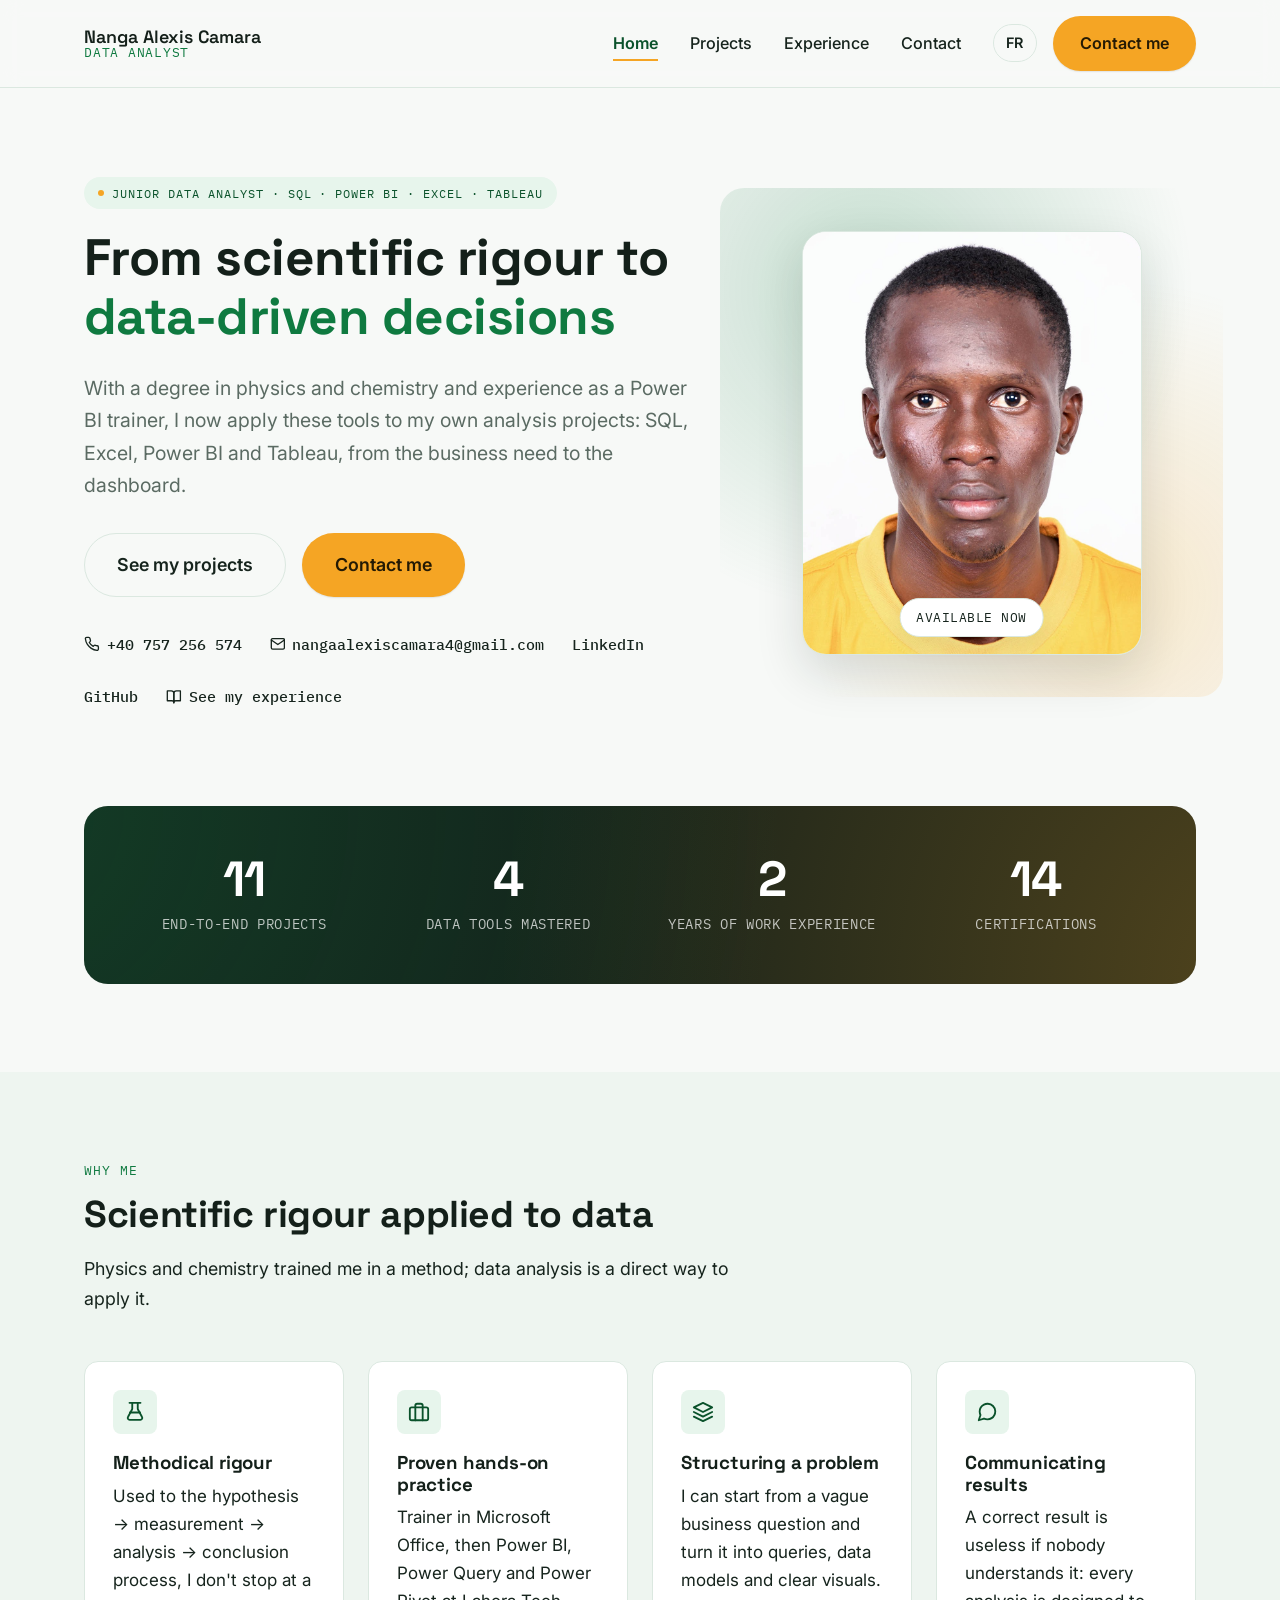
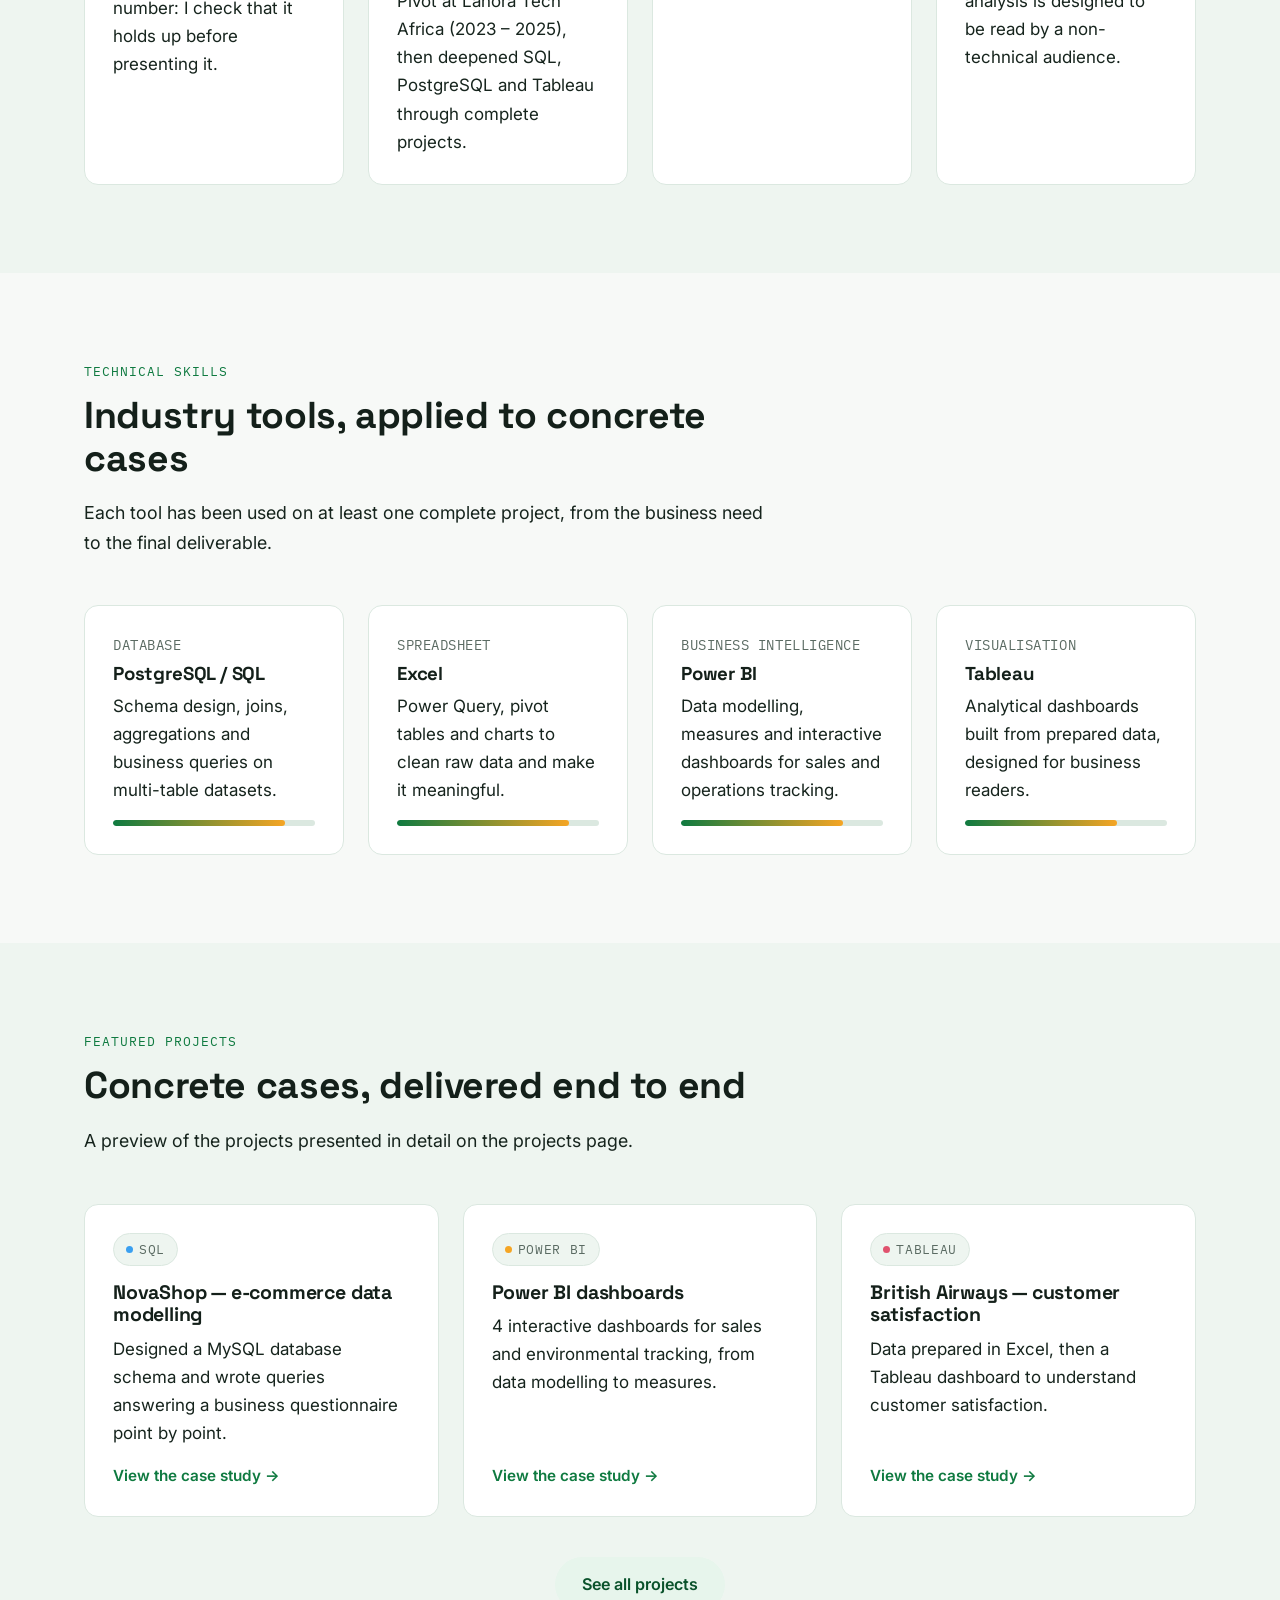
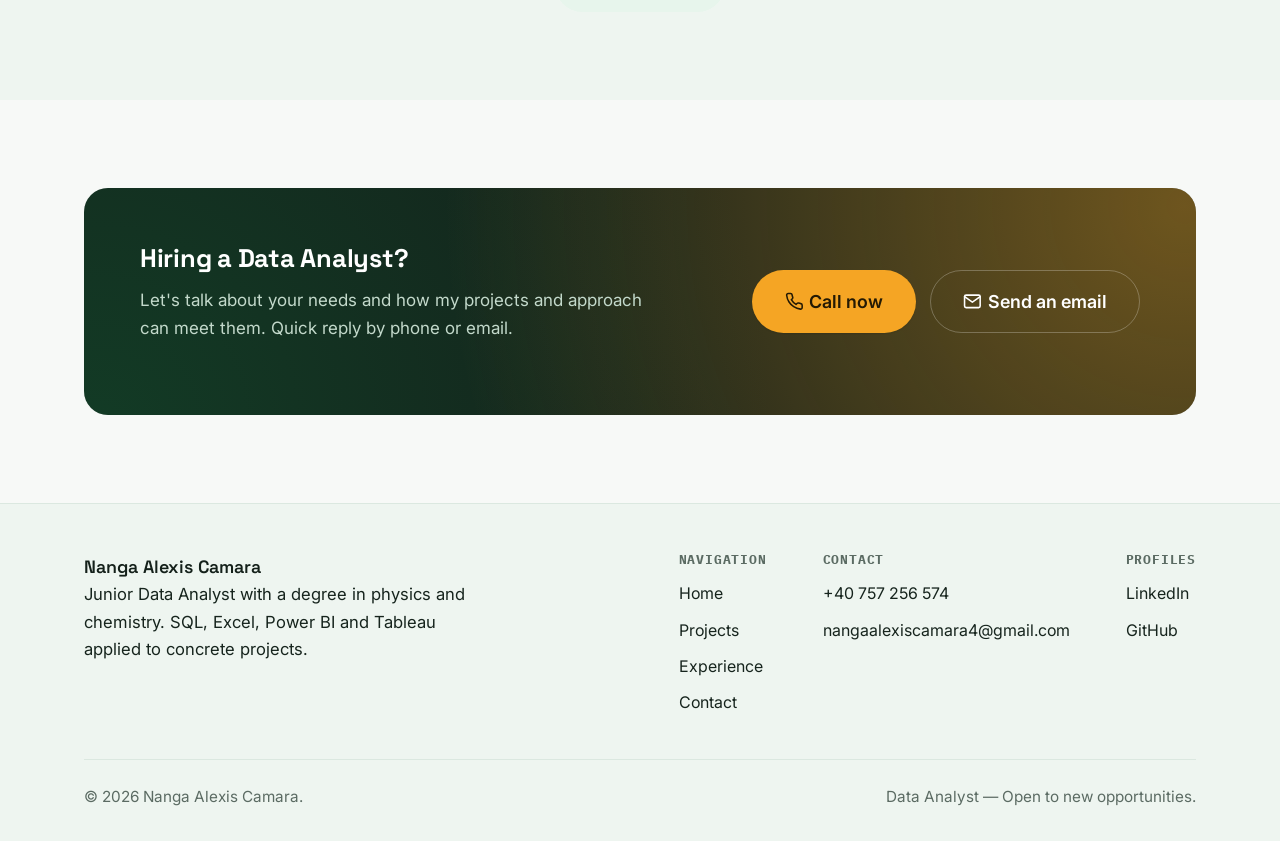
==== en/index.html @ 16121888 "Version anglaise du portfolio (/en) et bouton FR / EN Quatre pages traduites (Home, Projects, Experi" ====
<!DOCTYPE html>
<html lang="en">
<head>
<meta charset="UTF-8">
<meta name="viewport" content="width=device-width, initial-scale=1.0">
<title>Nanga Alexis Camara — Data Analyst | SQL, Excel, Power BI, Tableau</title>
<meta name="description" content="Nanga Alexis Camara, Junior Data Analyst with a degree in physics and chemistry. Concrete projects in SQL, Excel, Power BI and Tableau. Open to Data Analyst roles.">
<link rel="icon" type="image/svg+xml" href="../assets/favicon.svg">
<link rel="alternate" hreflang="fr" href="https://portfolio-nanga.vercel.app/">
<link rel="alternate" hreflang="en" href="https://portfolio-nanga.vercel.app/en/">
<link rel="preconnect" href="https://fonts.googleapis.com">
<link rel="preconnect" href="https://fonts.gstatic.com" crossorigin>
<link href="https://fonts.googleapis.com/css2?family=Space+Grotesk:wght@500;600;700&family=Inter:wght@400;500;600;700&family=IBM+Plex+Mono:wght@400;500&display=swap" rel="stylesheet">
<link rel="stylesheet" href="../css/style.css?v=5">
</head>
<body>

<header class="site-header">
  <nav class="nav container">
    <a href="index.html" class="brand">
      <span class="brand-name">Nanga Alexis Camara</span>
      <span class="brand-role">Data Analyst</span>
    </a>
    <button class="nav-toggle" aria-label="Open the menu" aria-expanded="false">
      <span></span>
    </button>
    <div class="nav-links">
      <a href="index.html" data-nav="index.html">Home</a>
      <a href="projects.html" data-nav="projects.html">Projects</a>
      <a href="experience.html" data-nav="experience.html">Experience</a>
      <a href="contact.html" data-nav="contact.html">Contact</a>
      <div class="nav-actions">
        <a href="../index.html" class="lang-switch" hreflang="fr" lang="fr" aria-label="Version française">FR</a>
        <a href="contact.html" class="btn btn-primary">Contact me</a>
      </div>
    </div>
  </nav>
  <div class="scroll-progress"><span></span></div>
</header>

<main>

  <!-- HERO -->
  <section class="hero">
    <div class="container hero-grid">
      <div>
        <span class="eyebrow">Junior Data Analyst · SQL · Power BI · Excel · Tableau</span>
        <h1>From scientific rigour to <span class="accent">data-driven decisions</span></h1>
        <p class="hero-subtitle">
          With a degree in physics and chemistry and experience as a Power BI trainer, I now apply these tools to my own analysis projects: SQL, Excel, Power BI and Tableau, from the business need to the dashboard.
        </p>
        <div class="hero-ctas">
          <a href="projects.html" class="btn btn-outline btn-lg">See my projects</a>
          <a href="contact.html" class="btn btn-primary btn-lg">Contact me</a>
        </div>
        <div class="hero-meta">
          <a href="tel:+40757256574"><svg class="icon" viewBox="0 0 24 24"><path d="M22 16.92v3a2 2 0 0 1-2.18 2 19.79 19.79 0 0 1-8.63-3.07 19.5 19.5 0 0 1-6-6 19.79 19.79 0 0 1-3.07-8.67A2 2 0 0 1 4.11 2h3a2 2 0 0 1 2 1.72c.127.96.361 1.903.7 2.81a2 2 0 0 1-.45 2.11L8.09 9.91a16 16 0 0 0 6 6l1.27-1.27a2 2 0 0 1 2.11-.45c.907.339 1.85.573 2.81.7A2 2 0 0 1 22 16.92z"/></svg> +40 757 256 574</a>
          <a href="mailto:nangaalexiscamara4@gmail.com"><svg class="icon" viewBox="0 0 24 24"><path d="M4 4h16a2 2 0 0 1 2 2v12a2 2 0 0 1-2 2H4a2 2 0 0 1-2-2V6a2 2 0 0 1 2-2z"/><path d="m22 6-10 7L2 6"/></svg> nangaalexiscamara4@gmail.com</a>
          <a href="https://www.linkedin.com/in/nanga-alexis-camara-292045242" target="_blank" rel="noopener">LinkedIn</a>
          <a href="https://github.com/nangaalexiscamara4pixel" target="_blank" rel="noopener">GitHub</a>
          <a href="experience.html"><svg class="icon" viewBox="0 0 24 24"><path d="M2 3h6a4 4 0 0 1 4 4v14a3 3 0 0 0-3-3H2z"/><path d="M22 3h-6a4 4 0 0 0-4 4v14a3 3 0 0 1 3-3h7z"/></svg> See my experience</a>
        </div>
      </div>
      <div class="hero-portrait">
        <div class="hero-portrait-frame">
          <img src="../assets/nanga-alexis-camara.jpg?v=2" alt="Portrait of Nanga Alexis Camara">
        </div>
        <span class="hero-portrait-tag mono">Available now</span>
      </div>
    </div>
  </section>

  <!-- STATISTIQUES -->
  <section style="padding-top: 0;">
    <div class="container">
      <div class="stats-band" data-reveal>
        <div class="stat-item">
          <div class="stat-number"><span data-count="11">0</span></div>
          <div class="stat-label">End-to-end projects</div>
        </div>
        <div class="stat-item">
          <div class="stat-number"><span data-count="4">0</span></div>
          <div class="stat-label">Data tools mastered</div>
        </div>
        <div class="stat-item">
          <div class="stat-number"><span data-count="2">0</span></div>
          <div class="stat-label">Years of work experience</div>
        </div>
        <div class="stat-item">
          <div class="stat-number"><span data-count="14">0</span></div>
          <div class="stat-label">Certifications</div>
        </div>
      </div>
    </div>
  </section>

  <!-- POURQUOI MOI -->
  <section class="section-alt">
    <div class="container">
      <div class="section-head">
        <span class="section-label">Why me</span>
        <h2>Scientific rigour applied to data</h2>
        <p>Physics and chemistry trained me in a method; data analysis is a direct way to apply it.</p>
      </div>
      <div class="grid grid-4">
        <div class="card" data-reveal>
          <div class="card-icon"><svg class="icon" viewBox="0 0 24 24"><path d="M9 2v6.3a2 2 0 0 1-.24.95L4.32 17.5A2 2 0 0 0 6.1 20.5h11.8a2 2 0 0 0 1.78-3l-4.44-8.25a2 2 0 0 1-.24-.95V2"/><path d="M6 2h12"/><path d="M6.5 12.5h11"/></svg></div>
          <h3>Methodical rigour</h3>
          <p>Used to the hypothesis → measurement → analysis → conclusion process, I don't stop at a number: I check that it holds up before presenting it.</p>
        </div>
        <div class="card" data-reveal>
          <div class="card-icon"><svg class="icon" viewBox="0 0 24 24"><rect x="2" y="7" width="20" height="14" rx="2"/><path d="M16 21V5a2 2 0 0 0-2-2h-4a2 2 0 0 0-2 2v16"/></svg></div>
          <h3>Proven hands-on practice</h3>
          <p>Trainer in Microsoft Office, then Power BI, Power Query and Power Pivot at Lahora Tech Africa (2023 – 2025), then deepened SQL, PostgreSQL and Tableau through complete projects.</p>
        </div>
        <div class="card" data-reveal>
          <div class="card-icon"><svg class="icon" viewBox="0 0 24 24"><polygon points="12 2 2 7 12 12 22 7 12 2"/><polyline points="2 17 12 22 22 17"/><polyline points="2 12 12 17 22 12"/></svg></div>
          <h3>Structuring a problem</h3>
          <p>I can start from a vague business question and turn it into queries, data models and clear visuals.</p>
        </div>
        <div class="card" data-reveal>
          <div class="card-icon"><svg class="icon" viewBox="0 0 24 24"><path d="M21 11.5a8.38 8.38 0 0 1-.9 3.8 8.5 8.5 0 0 1-7.6 4.7 8.38 8.38 0 0 1-3.8-.9L3 21l1.9-5.7a8.38 8.38 0 0 1-.9-3.8 8.5 8.5 0 0 1 4.7-7.6 8.38 8.38 0 0 1 3.8-.9h.5a8.48 8.48 0 0 1 8 8z"/></svg></div>
          <h3>Communicating results</h3>
          <p>A correct result is useless if nobody understands it: every analysis is designed to be read by a non-technical audience.</p>
        </div>
      </div>
    </div>
  </section>

  <!-- COMPETENCES -->
  <section>
    <div class="container">
      <div class="section-head">
        <span class="section-label">Technical skills</span>
        <h2>Industry tools, applied to concrete cases</h2>
        <p>Each tool has been used on at least one complete project, from the business need to the final deliverable.</p>
      </div>
      <div class="grid grid-4">
        <div class="card skill-card" data-reveal>
          <span class="mono">Database</span>
          <h3>PostgreSQL / SQL</h3>
          <p>Schema design, joins, aggregations and business queries on multi-table datasets.</p>
          <div class="skill-bar" data-fill="85"><span></span></div>
        </div>
        <div class="card skill-card" data-reveal>
          <span class="mono">Spreadsheet</span>
          <h3>Excel</h3>
          <p>Power Query, pivot tables and charts to clean raw data and make it meaningful.</p>
          <div class="skill-bar" data-fill="85"><span></span></div>
        </div>
        <div class="card skill-card" data-reveal>
          <span class="mono">Business Intelligence</span>
          <h3>Power BI</h3>
          <p>Data modelling, measures and interactive dashboards for sales and operations tracking.</p>
          <div class="skill-bar" data-fill="80"><span></span></div>
        </div>
        <div class="card skill-card" data-reveal>
          <span class="mono">Visualisation</span>
          <h3>Tableau</h3>
          <p>Analytical dashboards built from prepared data, designed for business readers.</p>
          <div class="skill-bar" data-fill="75"><span></span></div>
        </div>
      </div>
    </div>
  </section>

  <!-- PROJETS PHARES -->
  <section class="section-alt">
    <div class="container">
      <div class="section-head">
        <span class="section-label">Featured projects</span>
        <h2>Concrete cases, delivered end to end</h2>
        <p>A preview of the projects presented in detail on the projects page.</p>
      </div>
      <div class="grid grid-3">
        <div class="card project-preview" data-reveal>
          <span class="badge badge-sql">SQL</span>
          <h3>NovaShop — e-commerce data modelling</h3>
          <p>Designed a MySQL database schema and wrote queries answering a business questionnaire point by point.</p>
          <a href="projects.html#novashop" class="project-link">View the case study →</a>
        </div>
        <div class="card project-preview" data-reveal>
          <span class="badge badge-powerbi">Power BI</span>
          <h3>Power BI dashboards</h3>
          <p>4 interactive dashboards for sales and environmental tracking, from data modelling to measures.</p>
          <a href="projects.html#powerbi" class="project-link">View the case study →</a>
        </div>
        <div class="card project-preview" data-reveal>
          <span class="badge badge-tableau">Tableau</span>
          <h3>British Airways — customer satisfaction</h3>
          <p>Data prepared in Excel, then a Tableau dashboard to understand customer satisfaction.</p>
          <a href="projects.html#british-airways" class="project-link">View the case study →</a>
        </div>
      </div>
      <div class="text-center" style="margin-top: 40px;">
        <a href="projects.html" class="btn btn-ghost">See all projects</a>
      </div>
    </div>
  </section>

  <!-- BANDEAU CONVERSION -->
  <section>
    <div class="container">
      <div class="cta-banner" data-reveal>
        <div class="cta-banner-text">
          <h2>Hiring a Data Analyst?</h2>
          <p>Let's talk about your needs and how my projects and approach can meet them. Quick reply by phone or email.</p>
        </div>
        <div class="cta-banner-actions">
          <a href="tel:+40757256574" class="btn btn-primary btn-lg"><svg class="icon" viewBox="0 0 24 24"><path d="M22 16.92v3a2 2 0 0 1-2.18 2 19.79 19.79 0 0 1-8.63-3.07 19.5 19.5 0 0 1-6-6 19.79 19.79 0 0 1-3.07-8.67A2 2 0 0 1 4.11 2h3a2 2 0 0 1 2 1.72c.127.96.361 1.903.7 2.81a2 2 0 0 1-.45 2.11L8.09 9.91a16 16 0 0 0 6 6l1.27-1.27a2 2 0 0 1 2.11-.45c.907.339 1.85.573 2.81.7A2 2 0 0 1 22 16.92z"/></svg> Call now</a>
          <a href="mailto:nangaalexiscamara4@gmail.com" class="btn btn-outline btn-lg"><svg class="icon" viewBox="0 0 24 24"><path d="M4 4h16a2 2 0 0 1 2 2v12a2 2 0 0 1-2 2H4a2 2 0 0 1-2-2V6a2 2 0 0 1 2-2z"/><path d="m22 6-10 7L2 6"/></svg> Send an email</a>
        </div>
      </div>
    </div>
  </section>

</main>

<footer class="site-footer">
  <div class="container">
    <div class="footer-grid">
      <div class="footer-brand">
        <span class="brand-name">Nanga Alexis Camara</span>
        <p>Junior Data Analyst with a degree in physics and chemistry. SQL, Excel, Power BI and Tableau applied to concrete projects.</p>
      </div>
      <div class="footer-links">
        <div class="footer-col">
          <h4>Navigation</h4>
          <a href="index.html">Home</a>
          <a href="projects.html">Projects</a>
          <a href="experience.html">Experience</a>
          <a href="contact.html">Contact</a>
        </div>
        <div class="footer-col">
          <h4>Contact</h4>
          <a href="tel:+40757256574">+40 757 256 574</a>
          <a href="mailto:nangaalexiscamara4@gmail.com">nangaalexiscamara4@gmail.com</a>
        </div>
        <div class="footer-col">
          <h4>Profiles</h4>
          <a href="https://www.linkedin.com/in/nanga-alexis-camara-292045242" target="_blank" rel="noopener">LinkedIn</a>
          <a href="https://github.com/nangaalexiscamara4pixel" target="_blank" rel="noopener">GitHub</a>
        </div>
      </div>
    </div>
    <div class="footer-bottom">
      <span>© 2026 Nanga Alexis Camara.</span>
      <span>Data Analyst — Open to new opportunities.</span>
    </div>
  </div>
</footer>

<script src="../js/main.js?v=2"></script>
</body>
</html>
---- css/style.css ----
/* ==========================================================================
   Nanga Alexis Camara — Portfolio Data Analyst
   ========================================================================== */

:root {
  /* Couleurs */
  --ink: #14201a;
  --ink-soft: #33453b;
  --text: #16241d;
  --text-muted: #5b6b63;
  --bg: #f7f9f7;
  --bg-alt: #eef5f0;
  --surface: #ffffff;
  --border: #dbe8e0;

  --primary: #0f7a40;
  --primary-dark: #0a522b;
  --primary-tint: #e7f5ec;

  --accent: #f5a524;
  --accent-dark: #d98c0f;
  --accent-tint: #fff3e0;

  --success: #21a366;

  /* Typo */
  --font-display: "Space Grotesk", "Segoe UI", sans-serif;
  --font-body: "Inter", "Segoe UI", sans-serif;
  --font-mono: "IBM Plex Mono", "Consolas", monospace;

  /* Rythme */
  --radius-sm: 8px;
  --radius-md: 14px;
  --radius-lg: 24px;
  --shadow-sm: 0 1px 2px rgba(20, 32, 26, 0.06), 0 1px 1px rgba(20, 32, 26, 0.04);
  --shadow-md: 0 8px 24px rgba(20, 32, 26, 0.08);
  --shadow-lg: 0 20px 48px rgba(20, 32, 26, 0.14);
  --container: 1160px;
}

@media (prefers-color-scheme: dark) {
  :root {
    --bg: #0a140d;
    --bg-alt: #0f1f15;
    --surface: #12241a;
    --border: #234030;
    --text: #eef5f0;
    --text-muted: #a8c2b0;
    --primary: #34d399;
    --primary-dark: #6ee7b7;
    --primary-tint: #123524;
    --accent-tint: #2b220f;
    --success: #34d399;
  }
}

* { box-sizing: border-box; }
html { scroll-behavior: smooth; font-size: 106.25%; }

body {
  margin: 0;
  font-family: var(--font-body);
  color: var(--text);
  background: var(--bg);
  line-height: 1.65;
  -webkit-font-smoothing: antialiased;
  text-rendering: optimizeLegibility;
}

img { max-width: 100%; display: block; }

h1, h2, h3, h4 {
  font-family: var(--font-display);
  color: var(--ink);
  line-height: 1.15;
  margin: 0 0 0.5em;
  letter-spacing: -0.01em;
}

@media (prefers-color-scheme: dark) {
  h1, h2, h3, h4 { color: var(--text); }
}

p { margin: 0 0 1em; color: var(--text); }

a { color: var(--primary); text-decoration: none; }
a:hover { color: var(--primary-dark); }

.container {
  max-width: var(--container);
  margin: 0 auto;
  padding: 0 24px;
}

.mono {
  font-family: var(--font-mono);
  letter-spacing: 0.04em;
  text-transform: uppercase;
  font-size: 0.8rem;
}

/* Focus visibility (accessibilité) */
a:focus-visible,
button:focus-visible,
.btn:focus-visible {
  outline: 3px solid var(--primary);
  outline-offset: 3px;
  border-radius: 6px;
}

/* ---------- Boutons ---------- */
.btn {
  position: relative;
  display: inline-flex;
  align-items: center;
  gap: 8px;
  padding: 13px 26px;
  border-radius: 999px;
  font-family: var(--font-body);
  font-weight: 600;
  font-size: 0.95rem;
  border: 1px solid transparent;
  cursor: pointer;
  overflow: hidden;
  transition: transform 0.15s ease, box-shadow 0.15s ease, background-color 0.15s ease, color 0.15s ease;
  white-space: nowrap;
}
.btn:hover { transform: translateY(-2px); }
.btn:active { transform: translateY(0); }

.btn::before {
  content: "";
  position: absolute;
  top: 0;
  left: -75%;
  width: 50%;
  height: 100%;
  background: linear-gradient(120deg, transparent, rgba(255,255,255,0.5), transparent);
  transform: skewX(-20deg);
  transition: left 0.6s ease;
  pointer-events: none;
}
.btn:hover::before { left: 125%; }
@media (prefers-reduced-motion: reduce) {
  .btn::before { display: none; }
}

.btn-primary {
  background: var(--accent);
  color: #241a04;
  box-shadow: var(--shadow-sm);
}
.btn-primary:hover { background: var(--accent-dark); color: #241a04; box-shadow: var(--shadow-md); }

.btn-outline {
  background: transparent;
  border-color: var(--border);
  color: var(--text);
}
.btn-outline:hover { border-color: var(--primary); color: var(--primary); }

.btn-ghost {
  background: var(--primary-tint);
  color: var(--primary-dark);
}
.btn-ghost:hover { background: var(--primary); color: #fff; }

.btn-lg { padding: 16px 32px; font-size: 1.05rem; }
.btn-block { width: 100%; justify-content: center; }

/* ---------- Header ---------- */
.site-header {
  position: sticky;
  top: 0;
  z-index: 100;
  background: color-mix(in srgb, var(--bg) 88%, transparent);
  backdrop-filter: blur(10px);
  border-bottom: 1px solid var(--border);
}
.scroll-progress {
  position: absolute;
  left: 0;
  right: 0;
  bottom: -1px;
  height: 3px;
  background: transparent;
  pointer-events: none;
}
.scroll-progress span {
  display: block;
  height: 100%;
  width: 0%;
  background: linear-gradient(90deg, var(--primary), var(--accent));
  transition: width 0.1s linear;
}

.nav {
  display: flex;
  align-items: center;
  justify-content: space-between;
  padding: 16px 24px;
}

.brand {
  display: flex;
  flex-direction: column;
  line-height: 1.1;
}
.brand-name {
  font-family: var(--font-display);
  font-weight: 600;
  font-size: 1.05rem;
  color: var(--ink);
}
@media (prefers-color-scheme: dark) { .brand-name { color: var(--text); } }
.brand-role {
  font-family: var(--font-mono);
  font-size: 0.74rem;
  letter-spacing: 0.06em;
  text-transform: uppercase;
  color: var(--primary);
}

.nav-links {
  display: flex;
  align-items: center;
  gap: 32px;
}

.nav-links a:not(.btn) {
  color: var(--text);
  font-weight: 500;
  font-size: 0.95rem;
  position: relative;
  padding: 4px 0;
}
.nav-links a:not(.btn)::after {
  content: "";
  position: absolute;
  left: 0; right: 100%;
  bottom: 0;
  height: 2px;
  background: var(--accent);
  transition: right 0.2s ease;
}
.nav-links a:not(.btn):hover::after,
.nav-links a.active::after { right: 0; }
.nav-links a.active { color: var(--primary-dark); font-weight: 600; }

.nav-actions { display: flex; align-items: center; gap: 16px; }

.nav-toggle {
  display: none;
  background: none;
  border: 1px solid var(--border);
  border-radius: 8px;
  padding: 8px 10px;
  cursor: pointer;
}
.nav-toggle span, .nav-toggle span::before, .nav-toggle span::after {
  content: "";
  display: block;
  width: 20px;
  height: 2px;
  background: var(--text);
  position: relative;
  transition: all 0.2s ease;
}
.nav-toggle span::before { position: absolute; top: -6px; }
.nav-toggle span::after { position: absolute; top: 6px; }

@media (max-width: 860px) {
  .nav-toggle { display: block; }
  .nav-links {
    position: absolute;
    top: 100%;
    left: 0; right: 0;
    background: var(--surface);
    border-bottom: 1px solid var(--border);
    flex-direction: column;
    align-items: flex-start;
    gap: 0;
    padding: 8px 24px 20px;
    display: none;
    box-shadow: var(--shadow-md);
  }
  .nav-links.open { display: flex; }
  .nav-links a:not(.btn) { width: 100%; padding: 12px 0; border-bottom: 1px solid var(--border); }
  .nav-actions { flex-direction: column; align-items: stretch; width: 100%; margin-top: 8px; }
  .nav-actions .btn { width: 100%; justify-content: center; }
}

/* ---------- Hero ---------- */
.hero {
  padding: 88px 0 96px;
  position: relative;
  overflow: hidden;
}

.hero-grid {
  display: grid;
  grid-template-columns: 1.15fr 0.85fr;
  gap: 56px;
  align-items: center;
}

.eyebrow {
  display: inline-flex;
  align-items: center;
  gap: 8px;
  padding: 6px 14px;
  border-radius: 999px;
  background: var(--primary-tint);
  color: var(--primary-dark);
  font-family: var(--font-mono);
  font-size: 0.72rem;
  letter-spacing: 0.08em;
  text-transform: uppercase;
  margin-bottom: 20px;
}
.eyebrow::before {
  content: "";
  width: 6px; height: 6px;
  border-radius: 50%;
  background: var(--accent);
}

.hero h1 {
  font-size: clamp(2.1rem, 4vw, 3.2rem);
  max-width: 22ch;
}
.hero h1 .accent { color: var(--primary); }

.hero-subtitle {
  font-size: 1.15rem;
  max-width: 52ch;
  color: var(--text-muted);
  margin-bottom: 32px;
}

.hero-ctas { display: flex; gap: 16px; flex-wrap: wrap; margin-bottom: 36px; }

.hero-meta {
  display: flex;
  gap: 28px;
  flex-wrap: wrap;
  font-family: var(--font-mono);
  font-size: 0.88rem;
  font-weight: 500;
  color: var(--text);
}
.hero-meta a { color: var(--text); }
.hero-meta a:hover { color: var(--primary); }

.hero-portrait {
  position: relative;
  display: flex;
  justify-content: center;
}
.hero-portrait::before {
  content: "";
  position: absolute;
  inset: -10% -6%;
  background:
    radial-gradient(circle at 30% 20%, color-mix(in srgb, var(--primary) 22%, transparent), transparent 60%),
    radial-gradient(circle at 80% 80%, color-mix(in srgb, var(--accent) 20%, transparent), transparent 55%);
  border-radius: var(--radius-lg);
  z-index: 0;
}
.hero-portrait-frame {
  position: relative;
  z-index: 1;
  width: min(340px, 100%);
  border-radius: var(--radius-lg);
  overflow: hidden;
  border: 1px solid var(--border);
  box-shadow: var(--shadow-lg);
  background: var(--surface);
}
.hero-portrait-frame img {
  width: 100%;
  height: 100%;
  object-fit: cover;
  aspect-ratio: 4 / 5;
}
.hero-portrait-tag {
  position: absolute;
  bottom: 18px;
  left: 50%;
  transform: translateX(-50%);
  z-index: 2;
  background: var(--surface);
  border: 1px solid var(--border);
  border-radius: 999px;
  padding: 8px 16px;
  font-family: var(--font-mono);
  font-size: 0.76rem;
  letter-spacing: 0.04em;
  box-shadow: var(--shadow-md);
  white-space: nowrap;
}

@media (max-width: 900px) {
  .hero-grid { grid-template-columns: 1fr; }
  .hero-portrait { order: -1; margin-bottom: 8px; }
  .hero-portrait-frame { width: min(260px, 60vw); }
}

/* ---------- Sections communes ---------- */
section { padding: 88px 0; }
.section-alt { background: var(--bg-alt); }

.section-head { max-width: 62ch; margin-bottom: 48px; }
.section-head.center { margin-left: auto; margin-right: auto; text-align: center; }

.section-label {
  color: var(--primary);
  font-family: var(--font-mono);
  font-size: 0.75rem;
  letter-spacing: 0.08em;
  text-transform: uppercase;
  display: block;
  margin-bottom: 12px;
}

.section-head h2 { font-size: clamp(1.6rem, 3vw, 2.2rem); }
.section-head p { font-size: 1.05rem; }

/* ---------- Grilles / Cards ---------- */
.grid { display: grid; gap: 24px; }
.grid-2 { grid-template-columns: repeat(2, 1fr); }
.grid-3 { grid-template-columns: repeat(3, 1fr); }
.grid-4 { grid-template-columns: repeat(4, 1fr); }

@media (max-width: 960px) {
  .grid-4 { grid-template-columns: repeat(2, 1fr); }
  .grid-3 { grid-template-columns: repeat(2, 1fr); }
}
@media (max-width: 620px) {
  .grid-4, .grid-3, .grid-2 { grid-template-columns: 1fr; }
}

.card {
  background: var(--surface);
  border: 1px solid var(--border);
  border-radius: var(--radius-md);
  padding: 28px;
  transition: transform 0.25s cubic-bezier(0.16, 1, 0.3, 1), box-shadow 0.25s ease, border-color 0.25s ease;
}
.card:hover { transform: translateY(-6px); box-shadow: var(--shadow-md); border-color: color-mix(in srgb, var(--primary) 30%, var(--border)); }

.card-icon {
  width: 44px; height: 44px;
  border-radius: var(--radius-sm);
  background: var(--primary-tint);
  color: var(--primary-dark);
  display: flex; align-items: center; justify-content: center;
  margin-bottom: 18px;
  font-size: 1.3rem;
  transition: background-color 0.25s ease, color 0.25s ease, transform 0.35s cubic-bezier(0.34, 1.56, 0.64, 1);
}
.card:hover .card-icon {
  background: linear-gradient(135deg, var(--primary), var(--primary-dark));
  color: #fff;
  transform: scale(1.08) rotate(-6deg);
}

.card h3 { font-size: 1.1rem; margin-bottom: 8px; }
.card p { font-size: 1rem; margin-bottom: 0; }

/* ---------- Compétences ---------- */
.skill-card { text-align: left; }
.skill-card .mono { color: var(--text-muted); display: block; margin-bottom: 6px; }
.skill-bar {
  height: 6px;
  border-radius: 999px;
  background: var(--border);
  overflow: hidden;
  margin-top: 16px;
}
.skill-bar span {
  display: block;
  height: 100%;
  width: 0%;
  background: linear-gradient(90deg, var(--primary), var(--accent));
  border-radius: 999px;
  transition: width 1.1s cubic-bezier(0.16, 1, 0.3, 1);
}
@media (prefers-reduced-motion: reduce) {
  .skill-bar span { transition: none; }
}

/* ---------- Badges outils ---------- */
.badge {
  display: inline-flex;
  align-items: center;
  gap: 6px;
  font-family: var(--font-mono);
  font-size: 0.76rem;
  letter-spacing: 0.05em;
  text-transform: uppercase;
  padding: 5px 12px;
  border-radius: 999px;
  border: 1px solid var(--border);
  color: var(--text-muted);
  background: var(--bg-alt);
}
.badge::before { content: ""; width: 7px; height: 7px; border-radius: 50%; }
.badge-sql::before { background: #3a9ff0; }
.badge-excel::before { background: #1a9c6e; }
.badge-powerbi::before { background: #f5a524; }
.badge-tableau::before { background: #e0526e; }

/* ---------- Projets (accueil, aperçu) ---------- */
.project-preview {
  display: flex;
  flex-direction: column;
  height: 100%;
}
.project-preview .badge { align-self: flex-start; margin-bottom: 16px; }
.project-preview h3 { font-size: 1.15rem; }
.project-preview .project-link {
  margin-top: auto;
  padding-top: 16px;
  font-weight: 600;
  font-size: 0.9rem;
  display: inline-flex;
  align-items: center;
  gap: 6px;
}

/* ---------- Études de cas (page projets) ---------- */
.case-study {
  background: var(--surface);
  border: 1px solid var(--border);
  border-radius: var(--radius-lg);
  overflow: hidden;
  margin-bottom: 32px;
  box-shadow: var(--shadow-sm);
  transition: box-shadow 0.3s ease, transform 0.3s cubic-bezier(0.16, 1, 0.3, 1);
}
.case-study:hover {
  box-shadow: var(--shadow-lg);
  transform: translateY(-3px);
}
.case-study:hover .case-head-icon {
  transform: scale(1.12) rotate(6deg);
  color: rgba(255,255,255,0.22);
}

.case-head {
  position: relative;
  overflow: hidden;
  padding: 40px;
  display: flex;
  align-items: flex-start;
  justify-content: space-between;
  gap: 24px;
  flex-wrap: wrap;
  isolation: isolate;
}
.case-head::before {
  content: "";
  position: absolute;
  inset: 0;
  background:
    radial-gradient(circle at 85% -30%, rgba(255,255,255,0.35), transparent 55%),
    radial-gradient(circle at -10% 130%, rgba(0,0,0,0.22), transparent 55%);
  z-index: 0;
}
.case-head-icon {
  position: absolute;
  right: -18px;
  bottom: -22px;
  width: 130px;
  height: 130px;
  color: rgba(255,255,255,0.14);
  z-index: 0;
  transition: transform 0.4s cubic-bezier(0.34, 1.56, 0.64, 1), color 0.4s ease;
}
.case-head-icon svg { width: 100%; height: 100%; stroke-width: 1.2; }
.case-head > * { position: relative; z-index: 1; }

.case-head-sql { background: linear-gradient(135deg, #4d7cf5 0%, #1f2fb8 100%); }
.case-head-excel { background: linear-gradient(135deg, #27c793 0%, #0d7a52 100%); }
.case-head-powerbi { background: linear-gradient(135deg, #ffbb4d 0%, #d9720f 100%); }
.case-head-tableau { background: linear-gradient(135deg, #f2718c 0%, #ad2f4d 100%); }

.case-head h3 { font-size: clamp(1.25rem, 3vw, 1.55rem); margin-bottom: 6px; color: #fff; max-width: 34ch; }
.case-number {
  font-family: var(--font-mono);
  color: rgba(255,255,255,0.8);
  font-size: 0.82rem;
  letter-spacing: 0.06em;
  text-transform: uppercase;
  display: block;
  margin-bottom: 10px;
}

.case-tool-badge {
  display: inline-flex;
  align-items: center;
  font-family: var(--font-mono);
  font-size: 0.78rem;
  letter-spacing: 0.05em;
  text-transform: uppercase;
  font-weight: 500;
  padding: 8px 16px;
  border-radius: 999px;
  background: rgba(255,255,255,0.18);
  border: 1px solid rgba(255,255,255,0.4);
  color: #fff;
  white-space: nowrap;
}

.case-content { padding: 32px 40px 40px; }

.case-body {
  display: grid;
  grid-template-columns: repeat(4, 1fr);
  gap: 24px;
  margin-bottom: 24px;
}
@media (max-width: 900px) {
  .case-body { grid-template-columns: repeat(2, 1fr); }
}
@media (max-width: 560px) {
  .case-body { grid-template-columns: 1fr; }
}

.case-block .mono { color: var(--primary-dark); display: block; margin-bottom: 8px; }
.case-block p { font-size: 0.98rem; color: var(--text); margin-bottom: 0; }

.case-footer {
  display: flex;
  align-items: center;
  gap: 16px;
  padding-top: 20px;
  border-top: 1px solid var(--border);
}

@media (max-width: 720px) {
  .case-head { padding: 28px 24px; }
  .case-content { padding: 24px 24px 32px; }
  .case-head-icon { width: 96px; height: 96px; right: -12px; bottom: -14px; }
}

/* ---------- Bandeau conversion ---------- */
.cta-banner {
  background: var(--ink);
  color: #fff;
  border-radius: var(--radius-lg);
  padding: 56px;
  display: flex;
  align-items: center;
  justify-content: space-between;
  gap: 32px;
  flex-wrap: wrap;
  position: relative;
  overflow: hidden;
}
.cta-banner::before {
  content: "";
  position: absolute;
  inset: -20%;
  background:
    radial-gradient(circle at 85% 20%, color-mix(in srgb, var(--accent) 40%, transparent), transparent 55%),
    radial-gradient(circle at 15% 90%, color-mix(in srgb, var(--primary) 30%, transparent), transparent 50%);
  pointer-events: none;
  animation: cta-glow 10s ease-in-out infinite alternate;
}
@keyframes cta-glow {
  0% { transform: translate(0, 0) scale(1); }
  100% { transform: translate(-3%, 3%) scale(1.08); }
}
@media (prefers-reduced-motion: reduce) {
  .cta-banner::before { animation: none; }
}
.cta-banner h2, .cta-banner p { color: #fff; position: relative; }
.cta-banner p { color: #c3d9cb; }
.cta-banner-text { max-width: 46ch; position: relative; }
.cta-banner-actions { display: flex; gap: 14px; flex-wrap: wrap; position: relative; }

.cta-banner .btn-outline {
  border-color: rgba(255,255,255,0.25);
  color: #fff;
}
.cta-banner .btn-outline:hover { border-color: #fff; }

@media (max-width: 720px) {
  .cta-banner { padding: 36px 28px; }
}

/* ---------- Bandeau statistiques ---------- */
.stats-band {
  display: grid;
  grid-template-columns: repeat(4, 1fr);
  gap: 32px 24px;
  background: var(--ink);
  border-radius: var(--radius-lg);
  padding: 48px 40px;
  position: relative;
  overflow: hidden;
}
.stats-band::before {
  content: "";
  position: absolute;
  inset: -20%;
  background:
    radial-gradient(circle at 8% 15%, color-mix(in srgb, var(--primary) 32%, transparent), transparent 55%),
    radial-gradient(circle at 92% 85%, color-mix(in srgb, var(--accent) 28%, transparent), transparent 55%);
  pointer-events: none;
  animation: cta-glow 12s ease-in-out infinite alternate;
}
@media (prefers-reduced-motion: reduce) {
  .stats-band::before { animation: none; }
}
.stat-item { position: relative; text-align: center; }
.stat-number {
  font-family: var(--font-display);
  font-size: clamp(2.1rem, 4.5vw, 2.9rem);
  font-weight: 700;
  color: #fff;
  line-height: 1;
  margin-bottom: 10px;
  letter-spacing: -0.02em;
}
.stat-label {
  position: relative;
  font-family: var(--font-mono);
  font-size: 0.8rem;
  text-transform: uppercase;
  letter-spacing: 0.05em;
  color: rgba(255,255,255,0.72);
}
@media (max-width: 720px) {
  .stats-band { grid-template-columns: repeat(2, 1fr); padding: 36px 24px; }
}

/* ---------- Footer ---------- */
.site-footer {
  border-top: 1px solid var(--border);
  padding: 48px 0 32px;
  background: var(--bg-alt);
}
.footer-grid {
  display: flex;
  justify-content: space-between;
  gap: 32px;
  flex-wrap: wrap;
  margin-bottom: 32px;
}
.footer-brand p { max-width: 40ch; font-size: 0.98rem; }
.footer-links {
  display: flex;
  gap: 56px;
  flex-wrap: wrap;
}
.footer-col h4 {
  font-size: 0.78rem;
  font-family: var(--font-mono);
  letter-spacing: 0.06em;
  text-transform: uppercase;
  color: var(--text-muted);
  margin-bottom: 14px;
}
.footer-col a {
  display: block;
  color: var(--text);
  font-size: 0.94rem;
  margin-bottom: 10px;
}
.footer-col a:hover { color: var(--primary); }
.footer-bottom {
  border-top: 1px solid var(--border);
  padding-top: 24px;
  display: flex;
  justify-content: space-between;
  gap: 12px;
  flex-wrap: wrap;
  font-size: 0.9rem;
  color: var(--text-muted);
}

/* ---------- Parcours (expérience, formation, certifications) ---------- */
.timeline { display: flex; flex-direction: column; gap: 24px; }

.exp-card {
  background: var(--surface);
  border: 1px solid var(--border);
  border-radius: var(--radius-lg);
  padding: 36px;
  position: relative;
  border-left: 3px solid var(--primary);
}
.exp-head {
  display: flex;
  justify-content: space-between;
  align-items: flex-start;
  gap: 20px;
  flex-wrap: wrap;
  margin-bottom: 16px;
}
.exp-head h3 { font-size: 1.2rem; margin-bottom: 4px; }
.exp-org { color: var(--primary-dark); font-weight: 600; font-size: 0.95rem; }
.exp-period {
  font-family: var(--font-mono);
  font-size: 0.8rem;
  color: var(--text-muted);
  background: var(--bg-alt);
  border: 1px solid var(--border);
  border-radius: 999px;
  padding: 5px 14px;
  white-space: nowrap;
}
.exp-list { margin: 0; padding-left: 20px; }
.exp-list li { color: var(--text); font-size: 0.96rem; margin-bottom: 10px; }
.exp-list li:last-child { margin-bottom: 0; }

.edu-card {
  background: var(--surface);
  border: 1px solid var(--border);
  border-radius: var(--radius-md);
  padding: 24px 28px;
  display: flex;
  justify-content: space-between;
  align-items: center;
  gap: 16px;
  flex-wrap: wrap;
}
.edu-card h3 { font-size: 1.05rem; margin-bottom: 2px; }
.edu-card .exp-org { display: block; }

.cert-grid {
  display: grid;
  grid-template-columns: repeat(2, 1fr);
  gap: 14px;
}
@media (max-width: 720px) { .cert-grid { grid-template-columns: 1fr; } }

.cert-item {
  display: flex;
  gap: 12px;
  align-items: flex-start;
  background: var(--surface);
  border: 1px solid var(--border);
  border-radius: var(--radius-sm);
  padding: 16px 18px;
}
.cert-dot {
  width: 8px; height: 8px;
  border-radius: 50%;
  background: var(--accent);
  margin-top: 7px;
  flex-shrink: 0;
}
.cert-item h4 { margin: 0 0 2px; font-size: 0.95rem; color: var(--ink); font-family: var(--font-body); font-weight: 600; }
@media (prefers-color-scheme: dark) { .cert-item h4 { color: var(--text); } }
.cert-item span { font-family: var(--font-mono); font-size: 0.8rem; color: var(--text-muted); }
.cert-item .cert-desc { margin: 6px 0 0; font-size: 0.85rem; line-height: 1.45; color: var(--text-muted); }

.lang-row { display: flex; flex-wrap: wrap; gap: 12px; }
.lang-row .badge { font-size: 0.86rem; padding: 8px 16px; }

.skills-tags { display: flex; flex-wrap: wrap; gap: 10px; }
.skills-tags span {
  font-family: var(--font-mono);
  font-size: 0.86rem;
  padding: 8px 16px;
  border-radius: 999px;
  border: 1px solid var(--border);
  background: var(--bg-alt);
  color: var(--text);
}

.cv-download {
  display: flex;
  align-items: center;
  justify-content: space-between;
  gap: 24px;
  flex-wrap: wrap;
  background: var(--surface);
  border: 1px solid var(--border);
  border-radius: var(--radius-lg);
  padding: 32px 36px;
  margin-bottom: 48px;
}
.cv-download h3 { margin-bottom: 4px; }
.cv-download p { margin-bottom: 0; }
.cv-actions { display: flex; gap: 12px; flex-wrap: wrap; }

/* ---------- Contact page ---------- */
.contact-hero { padding-bottom: 48px; text-align: center; }
.contact-hero h1 { max-width: 24ch; margin: 0 auto 16px; font-size: clamp(2rem, 4vw, 2.9rem); }
.contact-hero p { max-width: 56ch; margin: 0 auto; font-size: 1.1rem; }

.contact-grid {
  display: grid;
  grid-template-columns: repeat(2, 1fr);
  gap: 24px;
  margin-bottom: 24px;
}
@media (max-width: 720px) { .contact-grid { grid-template-columns: 1fr; } }

.contact-card {
  background: var(--surface);
  border: 1px solid var(--border);
  border-radius: var(--radius-lg);
  padding: 36px;
  display: flex;
  flex-direction: column;
  align-items: flex-start;
  gap: 16px;
  transition: transform 0.18s ease, box-shadow 0.18s ease;
}
.contact-card:hover { transform: translateY(-4px); box-shadow: var(--shadow-lg); }
.contact-card.primary {
  background: linear-gradient(150deg, var(--primary) 0%, var(--primary-dark) 100%);
  border-color: transparent;
  color: #fff;
}
.contact-card.primary h3, .contact-card.primary p { color: #fff; }
.contact-card.primary p { color: rgba(255,255,255,0.8); }
.contact-card.accent {
  background: linear-gradient(150deg, var(--accent) 0%, var(--accent-dark) 100%);
  border-color: transparent;
  color: #241a04;
}
.contact-card.accent h3, .contact-card.accent p { color: #241a04; }
.contact-card.accent p { opacity: 0.85; }

.contact-icon {
  width: 52px; height: 52px;
  border-radius: 14px;
  background: rgba(255,255,255,0.18);
  display: flex; align-items: center; justify-content: center;
  font-size: 1.4rem;
}
.contact-card:not(.primary):not(.accent) .contact-icon {
  background: var(--primary-tint);
}

.contact-card .contact-value {
  font-family: var(--font-mono);
  font-size: clamp(0.92rem, 3.2vw, 1.1rem);
  font-weight: 600;
  overflow-wrap: break-word;
  line-height: 1.4;
}

.secondary-links {
  display: flex;
  gap: 20px;
  flex-wrap: wrap;
  margin-bottom: 56px;
}
.secondary-link {
  flex: 1;
  min-width: 220px;
  display: flex;
  align-items: center;
  gap: 14px;
  padding: 20px 24px;
  background: var(--surface);
  border: 1px solid var(--border);
  border-radius: var(--radius-md);
  color: var(--text);
  font-weight: 600;
}
.secondary-link:hover { border-color: var(--primary); color: var(--primary); }
.secondary-link .card-icon { margin-bottom: 0; }

.closing-note {
  max-width: 68ch;
  margin: 0 auto;
  text-align: center;
  padding: 40px 0 0;
}
.closing-note p { font-size: 1.05rem; }

/* ---------- Icônes ---------- */
.icon {
  width: 1.05em;
  height: 1.05em;
  flex-shrink: 0;
  stroke: currentColor;
  fill: none;
  stroke-width: 2;
  stroke-linecap: round;
  stroke-linejoin: round;
  vertical-align: -0.16em;
}

.icon-lg { width: 22px; height: 22px; }

.btn .icon, .secondary-link .icon, .hero-meta .icon { margin-right: -2px; }

.card-icon .icon, .contact-icon .icon { width: 22px; height: 22px; margin-right: 0; }

/* ---------- Révélation au scroll ---------- */
[data-reveal] {
  opacity: 0;
  transform: translateY(14px);
  transition: opacity 0.6s ease, transform 0.6s ease;
}
[data-reveal].is-visible { opacity: 1; transform: translateY(0); }
@media (prefers-reduced-motion: reduce) {
  [data-reveal] { opacity: 1; transform: none; transition: none; }
}

/* ---------- Utilitaires ---------- */
.text-center { text-align: center; }
.mt-0 { margin-top: 0; }
.visually-hidden {
  position: absolute; width: 1px; height: 1px;
  overflow: hidden; clip: rect(0,0,0,0); white-space: nowrap;
}

@media (max-width: 720px) {
  section { padding: 64px 0; }
  .hero { padding: 56px 0 64px; }
  .cta-banner { flex-direction: column; align-items: flex-start; }
}

.nav-links a.lang-switch { display: inline-flex; align-items: center; justify-content: center; padding: 6px 12px; border: 1px solid var(--border); border-radius: 999px; font-size: 0.85rem; font-weight: 600; letter-spacing: .04em; }
.nav-links a.lang-switch::after { display: none; }
.nav-links a.lang-switch:hover { border-color: var(--primary); color: var(--primary); }
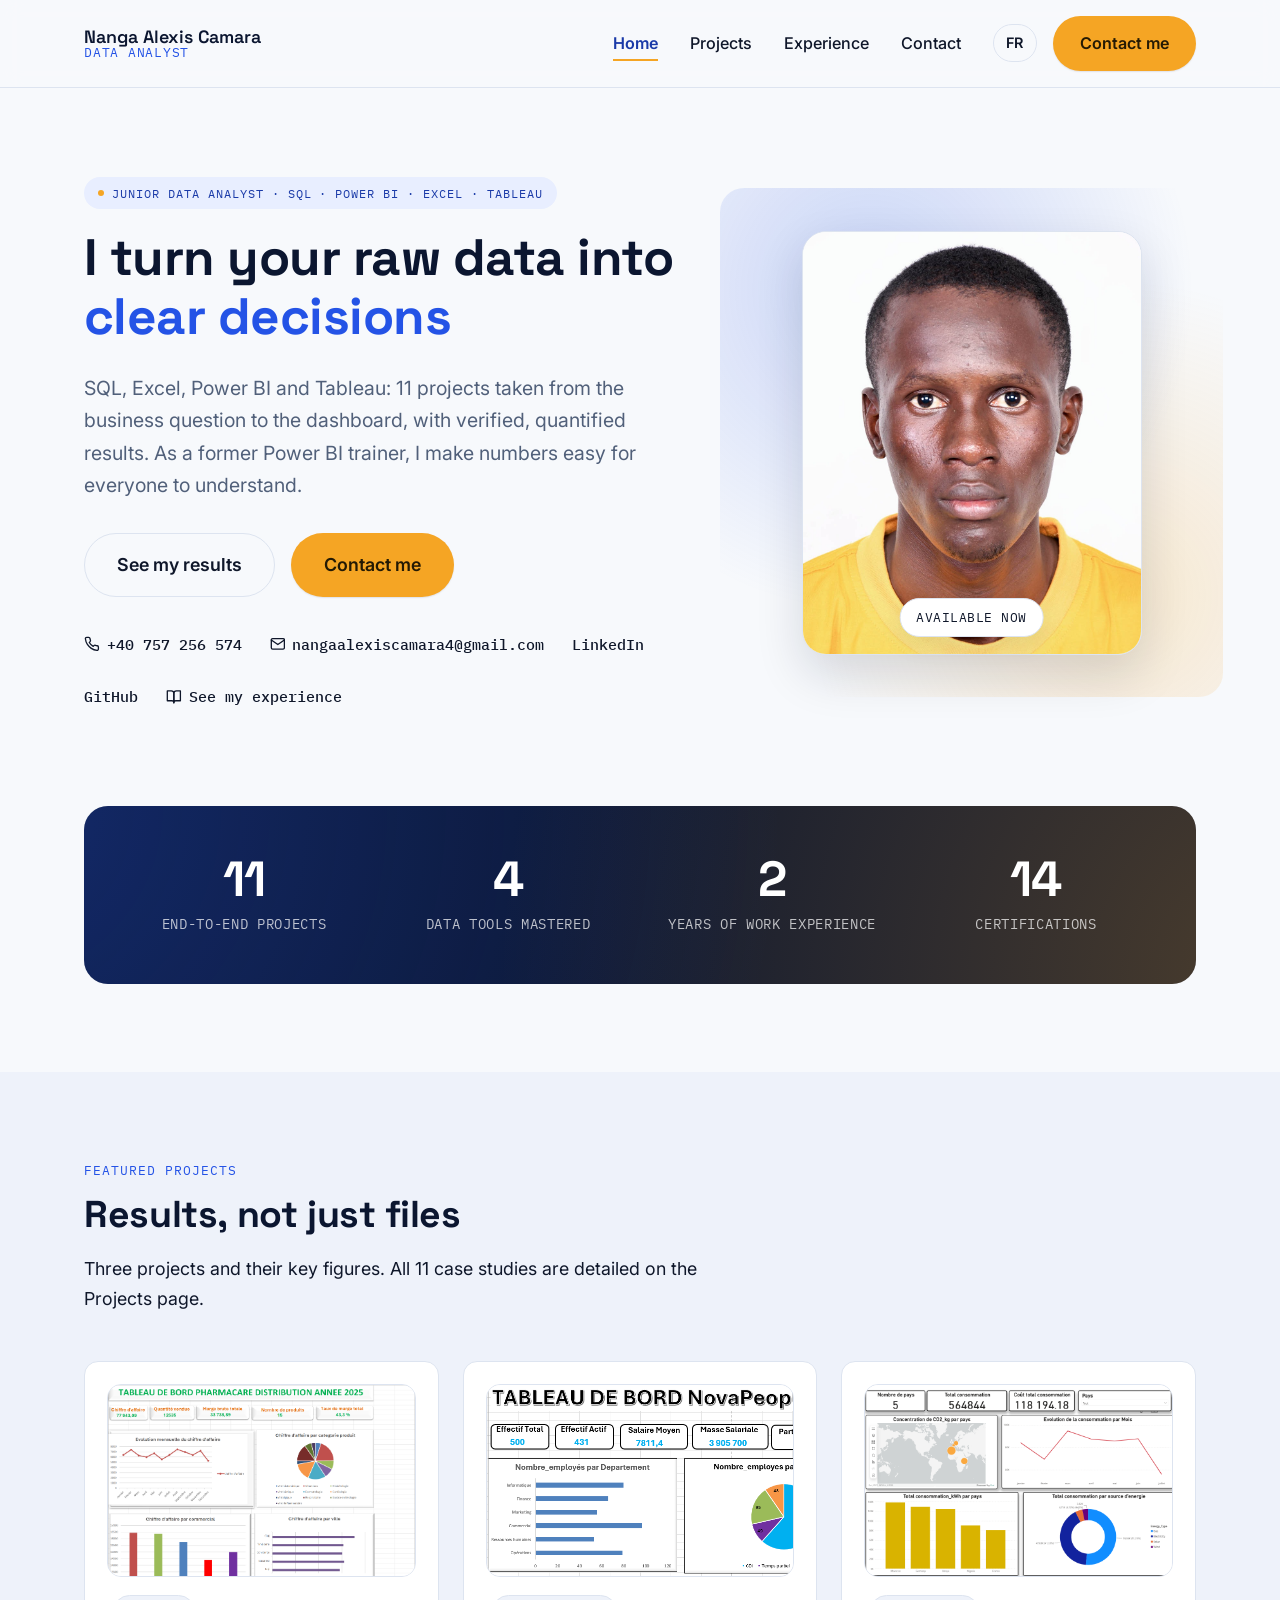
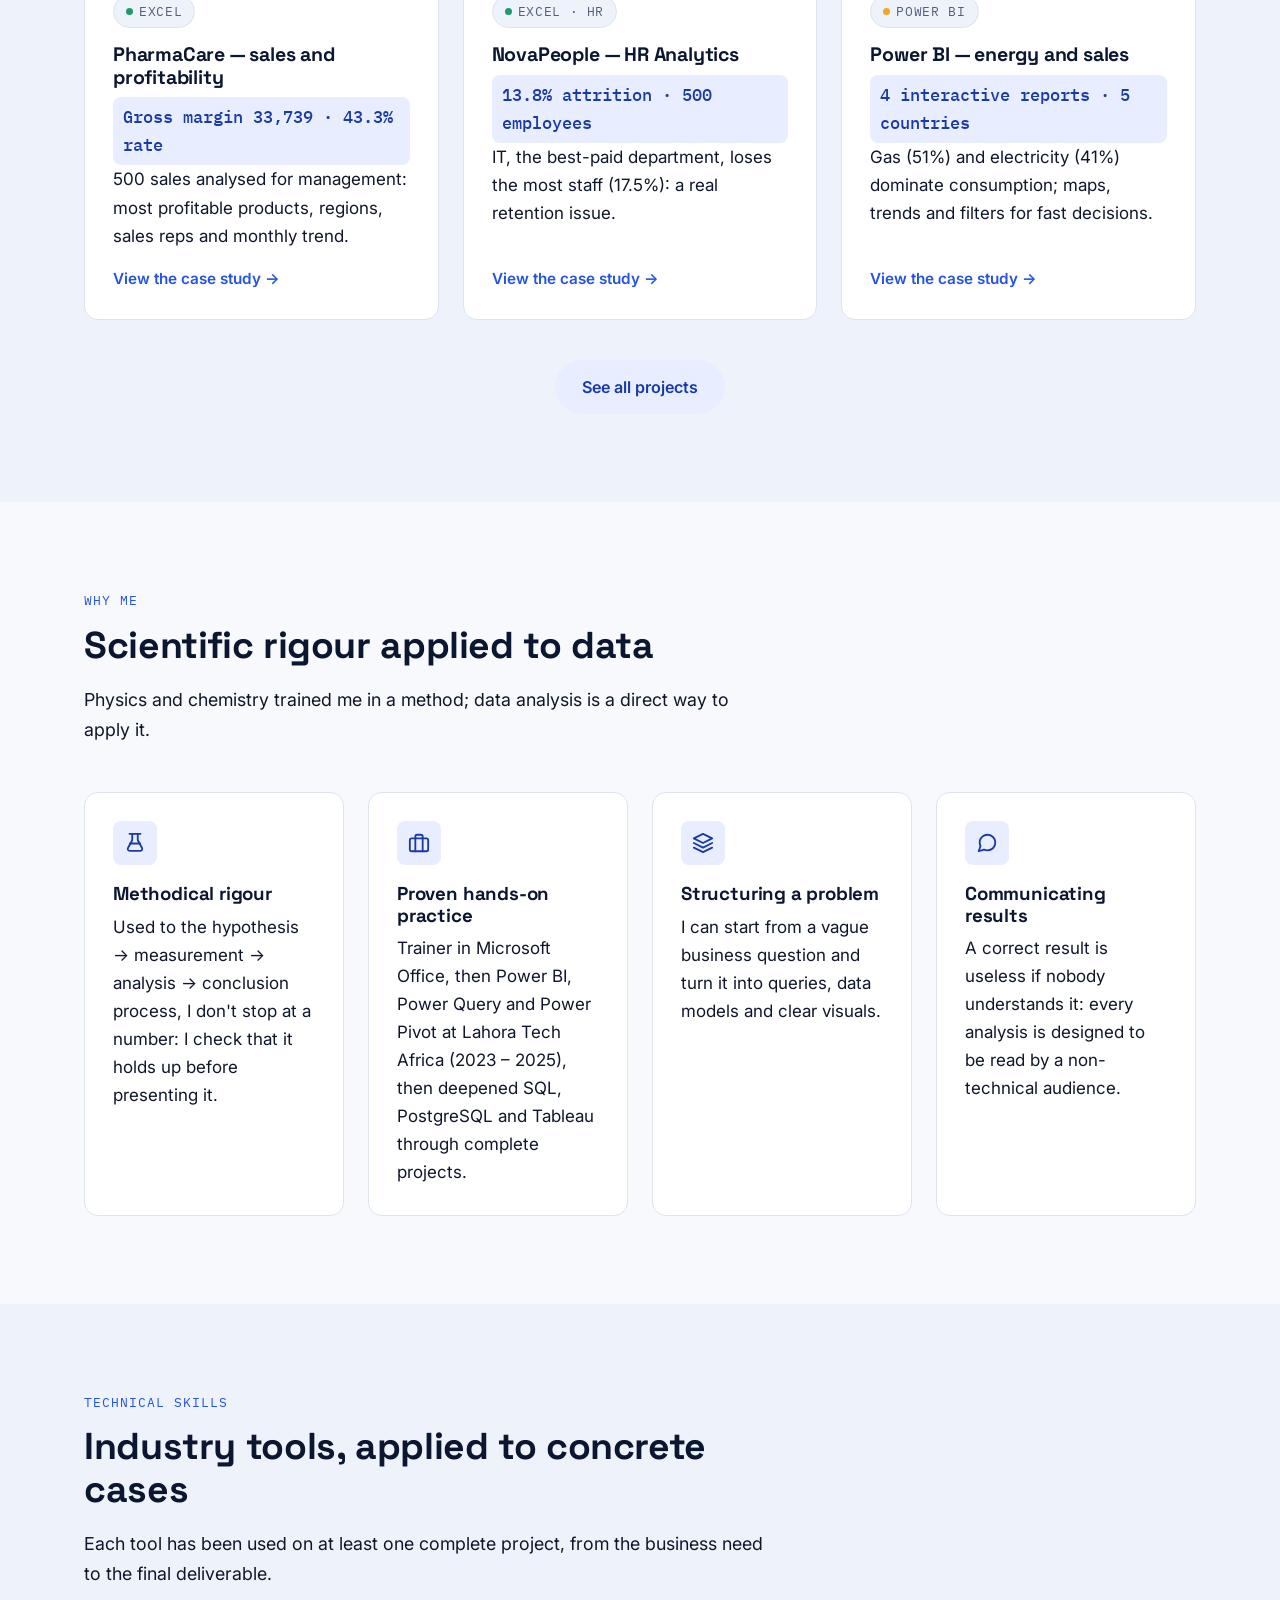
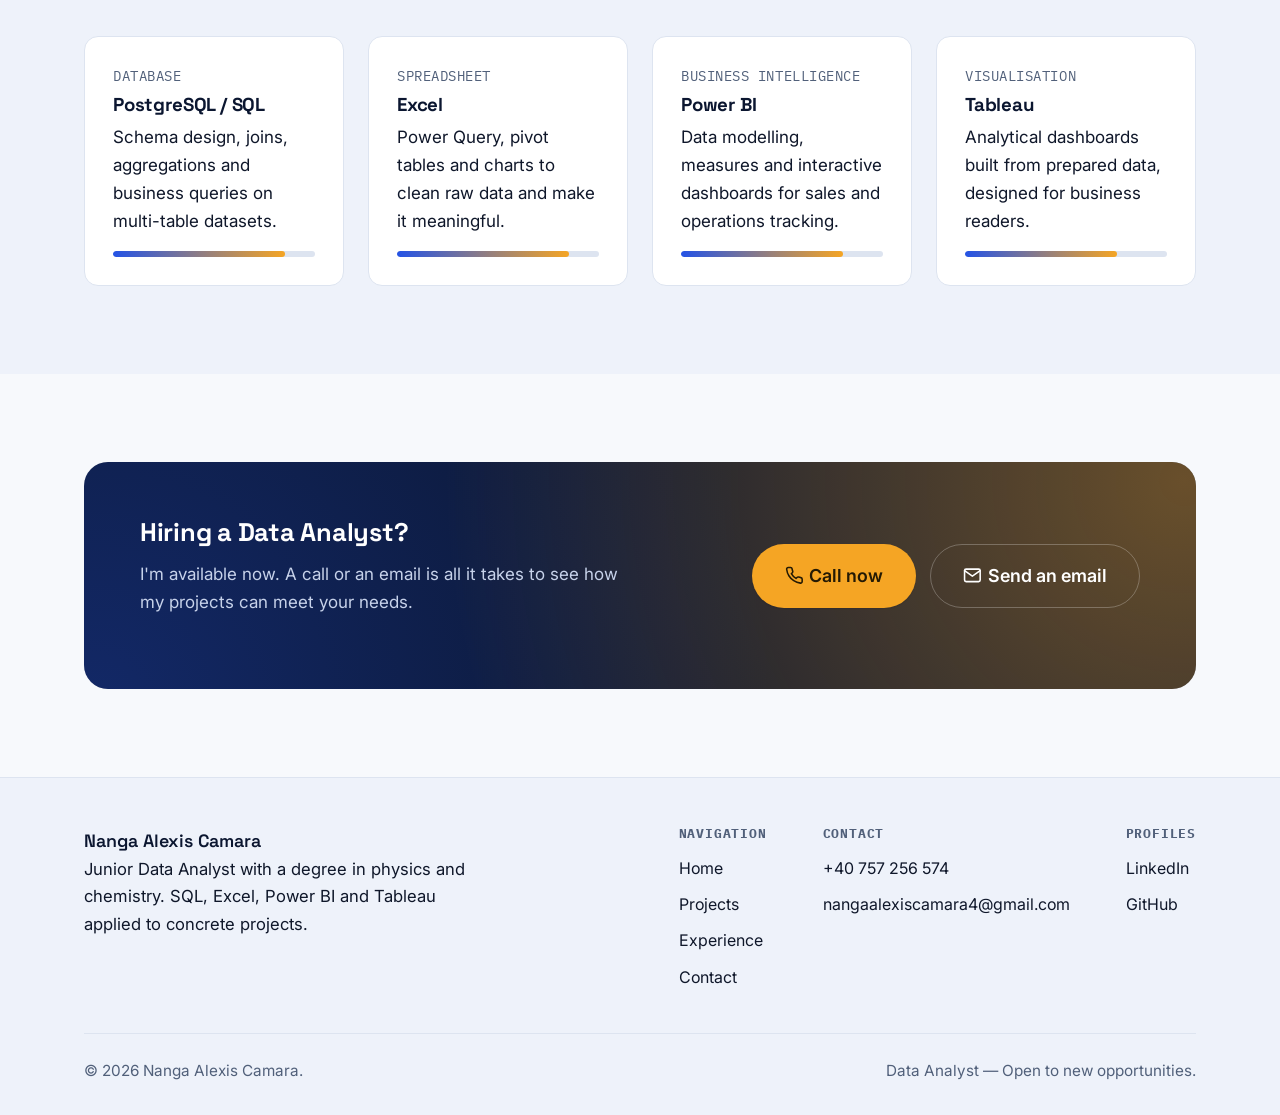
==== commit c5c43bc8: "Refonte : palette bleu nuit, accroche orientee resultats, projets avec visuels Nouvelle palette, tit" ====
--- a/en/index.html
+++ b/en/index.html
@@ -11,7 +11,7 @@
 <link rel="preconnect" href="https://fonts.googleapis.com">
 <link rel="preconnect" href="https://fonts.gstatic.com" crossorigin>
 <link href="https://fonts.googleapis.com/css2?family=Space+Grotesk:wght@500;600;700&family=Inter:wght@400;500;600;700&family=IBM+Plex+Mono:wght@400;500&display=swap" rel="stylesheet">
-<link rel="stylesheet" href="../css/style.css?v=5">
+<link rel="stylesheet" href="../css/style.css?v=6">
 </head>
 <body>
 
@@ -45,12 +45,12 @@
     <div class="container hero-grid">
       <div>
         <span class="eyebrow">Junior Data Analyst · SQL · Power BI · Excel · Tableau</span>
-        <h1>From scientific rigour to <span class="accent">data-driven decisions</span></h1>
+        <h1>I turn your raw data into <span class="accent">clear decisions</span></h1>
         <p class="hero-subtitle">
-          With a degree in physics and chemistry and experience as a Power BI trainer, I now apply these tools to my own analysis projects: SQL, Excel, Power BI and Tableau, from the business need to the dashboard.
+          SQL, Excel, Power BI and Tableau: 11 projects taken from the business question to the dashboard, with verified, quantified results. As a former Power BI trainer, I make numbers easy for everyone to understand.
         </p>
         <div class="hero-ctas">
-          <a href="projects.html" class="btn btn-outline btn-lg">See my projects</a>
+          <a href="projects.html" class="btn btn-outline btn-lg">See my results</a>
           <a href="contact.html" class="btn btn-primary btn-lg">Contact me</a>
         </div>
         <div class="hero-meta">
@@ -94,8 +94,48 @@
     </div>
   </section>
 
+  <!-- PROJETS PHARES -->
+  <section class="section-alt">
+    <div class="container">
+      <div class="section-head">
+        <span class="section-label">Featured projects</span>
+        <h2>Results, not just files</h2>
+        <p>Three projects and their key figures. All 11 case studies are detailed on the Projects page.</p>
+      </div>
+      <div class="grid grid-3">
+        <a href="projects.html#pharmacare" class="card project-preview project-preview-visual" data-reveal>
+          <div class="project-thumb"><img src="../assets/projects/pharmacare.png" alt="PharmaCare Distribution 2025 dashboard" loading="lazy"></div>
+          <span class="badge badge-excel">Excel</span>
+          <h3>PharmaCare — sales and profitability</h3>
+          <p class="project-kpi">Gross margin 33,739 · 43.3% rate</p>
+          <p>500 sales analysed for management: most profitable products, regions, sales reps and monthly trend.</p>
+          <span class="project-link">View the case study →</span>
+        </a>
+        <a href="projects.html#novapeople" class="card project-preview project-preview-visual" data-reveal>
+          <div class="project-thumb"><img src="../assets/projects/novapeople.png" alt="NovaPeople Services HR dashboard" loading="lazy"></div>
+          <span class="badge badge-excel">Excel · HR</span>
+          <h3>NovaPeople — HR Analytics</h3>
+          <p class="project-kpi">13.8% attrition · 500 employees</p>
+          <p>IT, the best-paid department, loses the most staff (17.5%): a real retention issue.</p>
+          <span class="project-link">View the case study →</span>
+        </a>
+        <a href="projects.html#powerbi" class="card project-preview project-preview-visual" data-reveal>
+          <div class="project-thumb"><img src="../assets/projects/powerbi-green-pulse.png" alt="Green Pulse Power BI dashboard" loading="lazy"></div>
+          <span class="badge badge-powerbi">Power BI</span>
+          <h3>Power BI — energy and sales</h3>
+          <p class="project-kpi">4 interactive reports · 5 countries</p>
+          <p>Gas (51%) and electricity (41%) dominate consumption; maps, trends and filters for fast decisions.</p>
+          <span class="project-link">View the case study →</span>
+        </a>
+      </div>
+      <div class="text-center" style="margin-top: 40px;">
+        <a href="projects.html" class="btn btn-ghost">See all projects</a>
+      </div>
+    </div>
+  </section>
+
   <!-- POURQUOI MOI -->
-  <section class="section-alt">
+  <section>
     <div class="container">
       <div class="section-head">
         <span class="section-label">Why me</span>
@@ -128,7 +168,7 @@
   </section>
 
   <!-- COMPETENCES -->
-  <section>
+  <section class="section-alt">
     <div class="container">
       <div class="section-head">
         <span class="section-label">Technical skills</span>
@@ -164,47 +204,13 @@
     </div>
   </section>
 
-  <!-- PROJETS PHARES -->
-  <section class="section-alt">
-    <div class="container">
-      <div class="section-head">
-        <span class="section-label">Featured projects</span>
-        <h2>Concrete cases, delivered end to end</h2>
-        <p>A preview of the projects presented in detail on the projects page.</p>
-      </div>
-      <div class="grid grid-3">
-        <div class="card project-preview" data-reveal>
-          <span class="badge badge-sql">SQL</span>
-          <h3>NovaShop — e-commerce data modelling</h3>
-          <p>Designed a MySQL database schema and wrote queries answering a business questionnaire point by point.</p>
-          <a href="projects.html#novashop" class="project-link">View the case study →</a>
-        </div>
-        <div class="card project-preview" data-reveal>
-          <span class="badge badge-powerbi">Power BI</span>
-          <h3>Power BI dashboards</h3>
-          <p>4 interactive dashboards for sales and environmental tracking, from data modelling to measures.</p>
-          <a href="projects.html#powerbi" class="project-link">View the case study →</a>
-        </div>
-        <div class="card project-preview" data-reveal>
-          <span class="badge badge-tableau">Tableau</span>
-          <h3>British Airways — customer satisfaction</h3>
-          <p>Data prepared in Excel, then a Tableau dashboard to understand customer satisfaction.</p>
-          <a href="projects.html#british-airways" class="project-link">View the case study →</a>
-        </div>
-      </div>
-      <div class="text-center" style="margin-top: 40px;">
-        <a href="projects.html" class="btn btn-ghost">See all projects</a>
-      </div>
-    </div>
-  </section>
-
   <!-- BANDEAU CONVERSION -->
   <section>
     <div class="container">
       <div class="cta-banner" data-reveal>
         <div class="cta-banner-text">
           <h2>Hiring a Data Analyst?</h2>
-          <p>Let's talk about your needs and how my projects and approach can meet them. Quick reply by phone or email.</p>
+          <p>I'm available now. A call or an email is all it takes to see how my projects can meet your needs.</p>
         </div>
         <div class="cta-banner-actions">
           <a href="tel:+40757256574" class="btn btn-primary btn-lg"><svg class="icon" viewBox="0 0 24 24"><path d="M22 16.92v3a2 2 0 0 1-2.18 2 19.79 19.79 0 0 1-8.63-3.07 19.5 19.5 0 0 1-6-6 19.79 19.79 0 0 1-3.07-8.67A2 2 0 0 1 4.11 2h3a2 2 0 0 1 2 1.72c.127.96.361 1.903.7 2.81a2 2 0 0 1-.45 2.11L8.09 9.91a16 16 0 0 0 6 6l1.27-1.27a2 2 0 0 1 2.11-.45c.907.339 1.85.573 2.81.7A2 2 0 0 1 22 16.92z"/></svg> Call now</a>
--- a/css/style.css
+++ b/css/style.css
@@ -4,24 +4,24 @@
 
 :root {
   /* Couleurs */
-  --ink: #14201a;
-  --ink-soft: #33453b;
-  --text: #16241d;
-  --text-muted: #5b6b63;
-  --bg: #f7f9f7;
-  --bg-alt: #eef5f0;
+  --ink: #0b1630;
+  --ink-soft: #24314f;
+  --text: #0f172a;
+  --text-muted: #51607a;
+  --bg: #f7f9fc;
+  --bg-alt: #eef2fa;
   --surface: #ffffff;
-  --border: #dbe8e0;
-
-  --primary: #0f7a40;
-  --primary-dark: #0a522b;
-  --primary-tint: #e7f5ec;
+  --border: #dde4f0;
+
+  --primary: #2453e6;
+  --primary-dark: #1a3aa8;
+  --primary-tint: #e8eeff;
 
   --accent: #f5a524;
   --accent-dark: #d98c0f;
   --accent-tint: #fff3e0;
 
-  --success: #21a366;
+  --success: #16a34a;
 
   /* Typo */
   --font-display: "Space Grotesk", "Segoe UI", sans-serif;
@@ -32,25 +32,25 @@
   --radius-sm: 8px;
   --radius-md: 14px;
   --radius-lg: 24px;
-  --shadow-sm: 0 1px 2px rgba(20, 32, 26, 0.06), 0 1px 1px rgba(20, 32, 26, 0.04);
-  --shadow-md: 0 8px 24px rgba(20, 32, 26, 0.08);
-  --shadow-lg: 0 20px 48px rgba(20, 32, 26, 0.14);
+  --shadow-sm: 0 1px 2px rgba(11, 22, 48, 0.06), 0 1px 1px rgba(11, 22, 48, 0.04);
+  --shadow-md: 0 8px 24px rgba(11, 22, 48, 0.08);
+  --shadow-lg: 0 20px 48px rgba(11, 22, 48, 0.14);
   --container: 1160px;
 }
 
 @media (prefers-color-scheme: dark) {
   :root {
-    --bg: #0a140d;
-    --bg-alt: #0f1f15;
-    --surface: #12241a;
-    --border: #234030;
-    --text: #eef5f0;
-    --text-muted: #a8c2b0;
-    --primary: #34d399;
-    --primary-dark: #6ee7b7;
-    --primary-tint: #123524;
+    --bg: #070d1c;
+    --bg-alt: #0c1530;
+    --surface: #111c38;
+    --border: #22305a;
+    --text: #eef2ff;
+    --text-muted: #a5b1cf;
+    --primary: #7aa2ff;
+    --primary-dark: #a9c1ff;
+    --primary-tint: #16244d;
     --accent-tint: #2b220f;
-    --success: #34d399;
+    --success: #4ade80;
   }
 }
 
@@ -677,7 +677,7 @@
   .cta-banner::before { animation: none; }
 }
 .cta-banner h2, .cta-banner p { color: #fff; position: relative; }
-.cta-banner p { color: #c3d9cb; }
+.cta-banner p { color: #c7d2ea; }
 .cta-banner-text { max-width: 46ch; position: relative; }
 .cta-banner-actions { display: flex; gap: 14px; flex-wrap: wrap; position: relative; }
 
@@ -1025,3 +1025,20 @@
 .nav-links a.lang-switch { display: inline-flex; align-items: center; justify-content: center; padding: 6px 12px; border: 1px solid var(--border); border-radius: 999px; font-size: 0.85rem; font-weight: 600; letter-spacing: .04em; }
 .nav-links a.lang-switch::after { display: none; }
 .nav-links a.lang-switch:hover { border-color: var(--primary); color: var(--primary); }
+
+/* ---------- Aperçus de projets avec visuel ---------- */
+.project-preview-visual { color: inherit; text-decoration: none; transition: transform 0.18s ease, box-shadow 0.18s ease, border-color 0.18s ease; }
+.project-preview-visual:hover { transform: translateY(-4px); box-shadow: var(--shadow-lg); border-color: color-mix(in srgb, var(--primary) 35%, var(--border)); }
+.project-thumb { margin: -6px -6px 18px; aspect-ratio: 16 / 10; overflow: hidden; border-radius: var(--radius-md); border: 1px solid var(--border); background: #fff; }
+.project-thumb img { width: 100%; height: 100%; object-fit: cover; object-position: top left; transition: transform 0.4s ease; }
+.project-preview-visual:hover .project-thumb img { transform: scale(1.04); }
+.project-kpi { font-family: var(--font-mono); font-size: 0.82rem; font-weight: 500; color: var(--primary-dark); background: var(--primary-tint); border-radius: 8px; padding: 6px 10px; margin-bottom: 10px; align-self: flex-start; }
+.project-preview-visual .project-link { color: var(--primary); }
+
+/* ---------- Visuel et résultat clé dans les études de cas ---------- */
+.case-visual { margin: 0 0 28px; border-radius: var(--radius-md); overflow: hidden; border: 1px solid var(--border); background: #fff; }
+.case-visual img { width: 100%; height: auto; display: block; }
+.case-visual figcaption { font-size: 0.82rem; color: var(--text-muted); padding: 10px 14px; background: var(--bg-alt); border-top: 1px solid var(--border); }
+.case-result { display: flex; gap: 14px; align-items: flex-start; margin: 0 0 24px; padding: 16px 20px; border-radius: var(--radius-md); background: var(--accent-tint); border-left: 4px solid var(--accent); }
+.case-result strong { display: block; font-family: var(--font-mono); font-size: 0.75rem; letter-spacing: 0.06em; text-transform: uppercase; color: var(--accent-dark); margin-bottom: 4px; }
+.case-result p { margin: 0; color: var(--text); font-weight: 500; }
